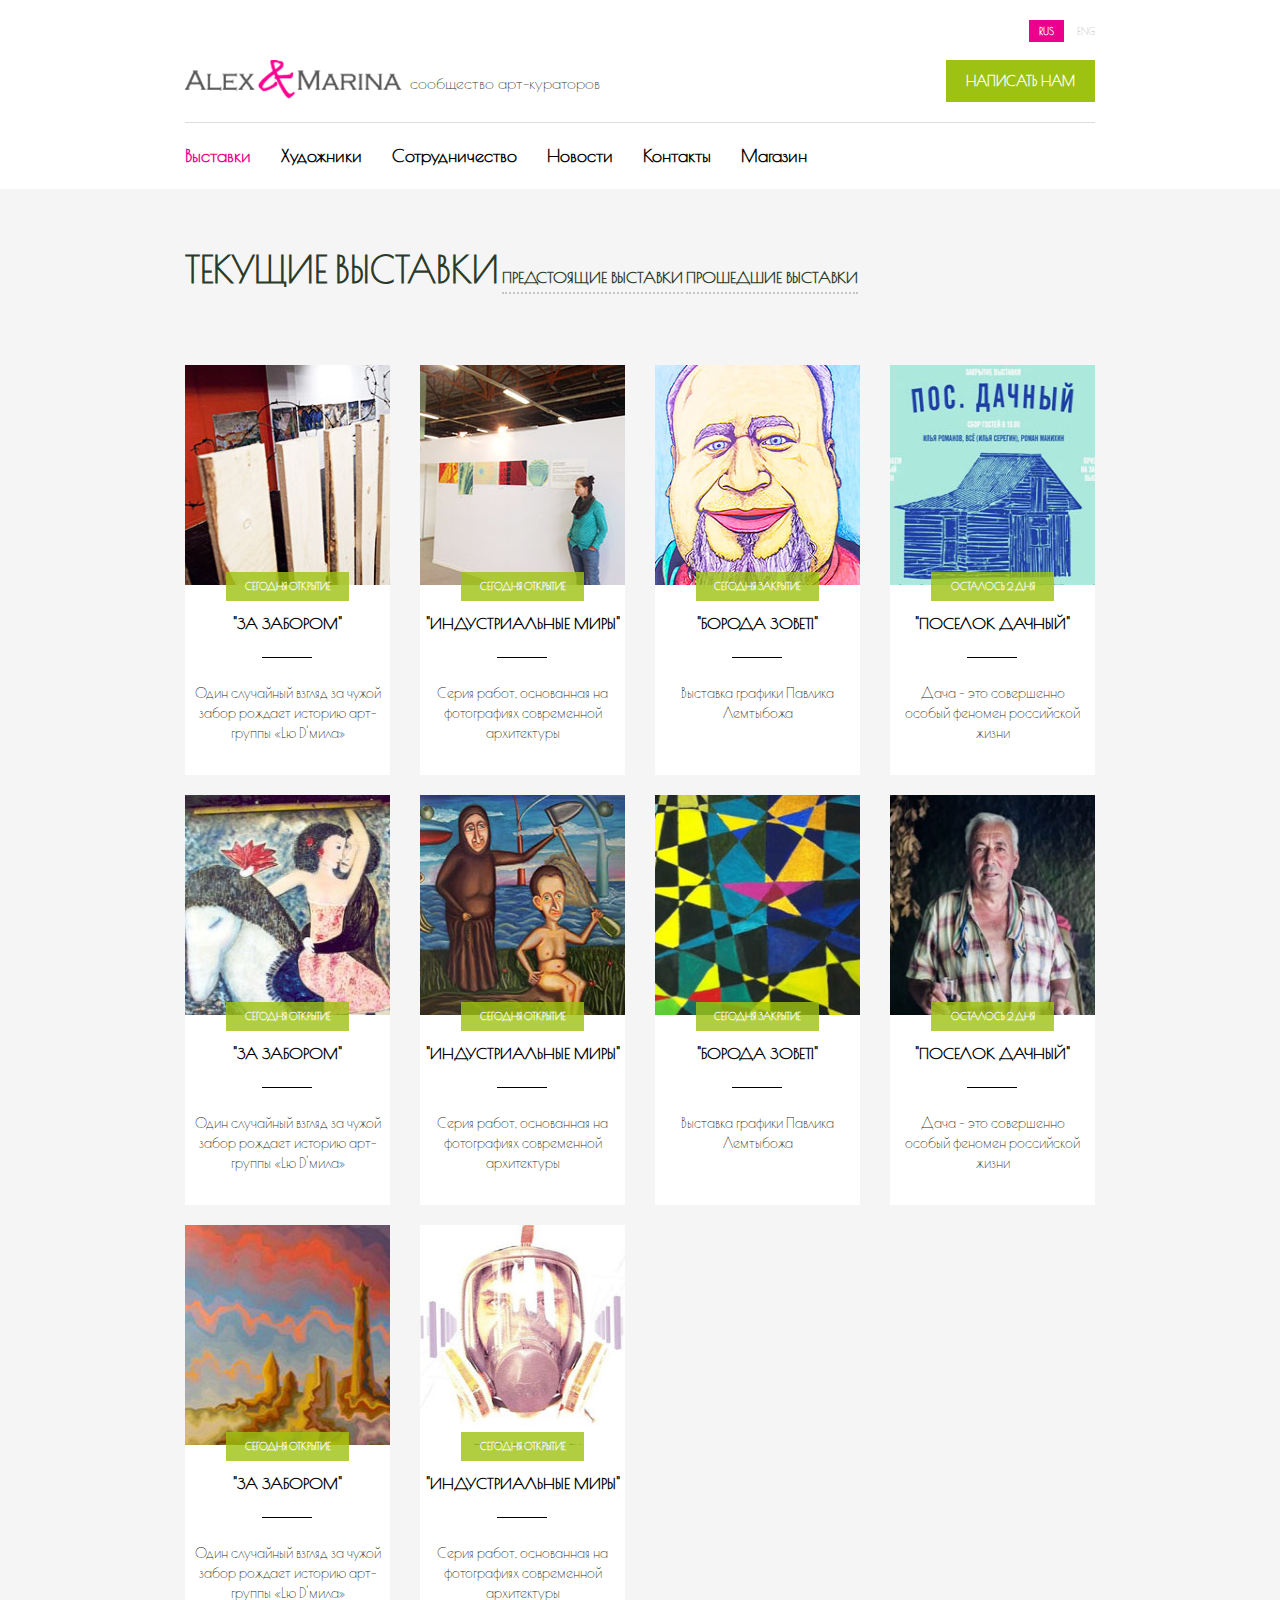
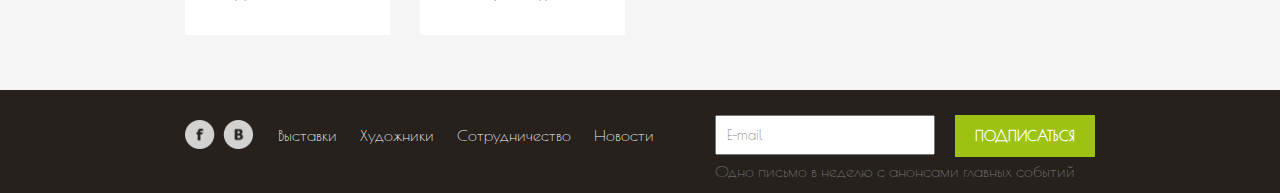
==== all-exhib.html @ 387924f1 "first" ====
<!DOCTYPE html>
<html lang="ru" class="no-js" prefix="og: http://ogp.me/ns#">

    <head>
	    <title>Alex&amp;Marina</title>
	    <meta charset="utf-8">
    	<meta http-equiv="content-type" content="text/html; charset=UTF-8">
	    <link href="https://maxcdn.bootstrapcdn.com/bootstrap/3.3.4/css/bootstrap.min.css" rel="stylesheet">
	    <link href='http://fonts.googleapis.com/css?family=Poiret+One&amp;subset=latin,cyrillic' rel='stylesheet' type='text/css'>
	    <link rel="stylesheet" href="css/style.css" />
	    <link rel="stylesheet" href="css/owl.carousel.css">
	    <link rel="stylesheet" href="css/owl.theme.css">
	</head>

	<body>
        <header class="page-header">
		    <div class="container">
		    	<div class="row">
		    		<div class="toggle-lang col-xs-12">
		    			<div class="to-right">
		                    <a href="#" class="toggle-lang__item toggle-lang__item--active">Rus</a>
		                    <a href="#" class="toggle-lang__item">Eng</a>
		                </div>
		            </div>
		    	</div>
		        <div class="row">
		            <div class="col-xs-10">
		                <div class="brand">
		                    <a href="#" class="logo-brand"><img src="img/images/logo.png" height="39" width="217" alt="" class="logo-image"></a>
		                    <h1 class="main-title">сообщество арт-кураторов</h1>
		                </div>
		            </div>
		            <div class="col-xs-2">
		                <a href="#" class="btn main-btn-md">Написать нам</a>
		            </div>
		        </div>
		        <div class="separator"></div>
		        <div class="row">
		            <div class="col-xs-12">
		                <nav class="main-nav">
		                    <a href="#" class="main-nav__item main-nav__item--active">Выставки</a>
		                    <a href="#" class="main-nav__item">Художники</a>
		                    <a href="#" class="main-nav__item">Сотрудничество</a>
		                    <a href="#" class="main-nav__item">Новости</a>
		                    <a href="#" class="main-nav__item">Контакты</a>
		                    <a href="#" class="main-nav__item">Магазин</a>
		                </nav>
		            </div>
		        </div>
		    </div>
		</header>

        <main>

            <section class="future-exhibitions">
			    <div class="container">
					<div class="row">
						<div class="col-xs-12">
							<div class="tabs">
								<ul class="tab-links">
									<li class="active"><a href="#now">Текущие выставки</a></li>
									<li><a href="#future">Предстоящие выставки</a></li>
									<li><a href="#past">Прошедшие выставки</a></li>
								</ul>

								<div class="tab-content">
									<div class="tab active" id="now">
										<div class="row">
											<div class="col-xs-3">
								                <div class="future-exhibitions__item future-exhibitions__item--all">
								                    <a href="#" class="future-exhibitions__link">
								                        <img src="img/images/future-exh--item1.jpg" height="220" width="218" alt="" class="future-exhibitions__img">
								                        <div class="hidden-info">
								                        	<span class="hidden-info--time"></span>
								                        	<span class="hidden-info--point"></span>
								                        </div>
								                        <span class="future-exhibitions__date btn-md--date">Сегодня открытие</span>
								                        <h3 class="third-title">"За забором"</h3>
								                        <p class="future-exhibitions__text">Один случайный взгляд за чужой забор рождает историю арт-группы «Lю D'мила»</p>
								                    </a>
								                </div>
								            </div>
								            <div class="col-xs-3">
								                <div class="future-exhibitions__item future-exhibitions__item--all">
								                    <a href="#" class="future-exhibitions__link">
								                        <img src="img/images/future-exh--item2.jpg" height="220" width="217" alt="" class="future-exhibitions__img">
								                        <div class="hidden-info">
								                        	<span class="hidden-info--time">1-29 октября</span>
								                        	<span class="hidden-info--point">Форум <br>"Открытые инновации"</span>
								                        </div>
								                        <span class="future-exhibitions__date btn-md--date">Сегодня открытие</span>
								                        <h3 class="third-title">"Индустриальные миры"</h3>
								                        <p class="future-exhibitions__text">Серия работ, основанная на фотографиях современной архитектуры</p>
								                    </a>
								                </div>
								            </div>
								            <div class="col-xs-3">
								                <div class="future-exhibitions__item future-exhibitions__item--all">
								                    <a href="#" class="future-exhibitions__link">
								                        <img src="img/images/future-exh--item3.jpg" height="220" width="218" alt="" class="future-exhibitions__img">
								                        <div class="hidden-info">
								                        	<span class="hidden-info--time"></span>
								                        	<span class="hidden-info--point"></span>
								                        </div>
								                        <span class="future-exhibitions__date btn-md--date">Сегодня закрытие</span>
								                        <h3 class="third-title">"Борода зовет!"</h3>
								                        <p class="future-exhibitions__text">Выставка графики Павлика Лемтыбожа</p>
								                    </a>
								                </div>
								            </div>
								            <div class="col-xs-3">
								                <div class="future-exhibitions__item future-exhibitions__item--all">
								                    <a href="#" class="future-exhibitions__link">
								                        <img src="img/images/future-exh--item4.jpg" height="220" width="219" alt="" class="future-exhibitions__img">
								                        <div class="hidden-info">
								                        	<span class="hidden-info--time"></span>
								                        	<span class="hidden-info--point"></span>
								                        </div>
								                        <span class="future-exhibitions__date future-exhibitions__date--item4 btn-md--date">Осталось 2 дня</span>
								                        <h3 class="third-title">"Поселок дачный"</h3>
								                        <p class="future-exhibitions__text">Дача – это совершенно особый феномен российской жизни</p>
								                    </a>
								                </div>
								            </div>
								            <div class="col-xs-3">
								                <div class="future-exhibitions__item future-exhibitions__item--all">
								                    <a href="#" class="future-exhibitions__link">
								                        <img src="img/images/future-exh--item5.jpg" height="220" width="218" alt="" class="future-exhibitions__img">
								                        <div class="hidden-info">
								                        	<span class="hidden-info--time"></span>
								                        	<span class="hidden-info--point"></span>
								                        </div>
								                        <span class="future-exhibitions__date btn-md--date">Сегодня открытие</span>
								                        <h3 class="third-title">"За забором"</h3>
								                        <p class="future-exhibitions__text">Один случайный взгляд за чужой забор рождает историю арт-группы «Lю D'мила»</p>
								                    </a>
								                </div>
								            </div>
								            <div class="col-xs-3">
								                <div class="future-exhibitions__item future-exhibitions__item--all">
								                    <a href="#" class="future-exhibitions__link">
								                        <img src="img/images/future-exh--item6.jpg" height="220" width="217" alt="" class="future-exhibitions__img">
								                        <div class="hidden-info">
								                        	<span class="hidden-info--time">1-29 октября</span>
								                        	<span class="hidden-info--point">Форум <br>"Открытые инновации"</span>
								                        </div>
								                        <span class="future-exhibitions__date btn-md--date">Сегодня открытие</span>
								                        <h3 class="third-title">"Индустриальные миры"</h3>
								                        <p class="future-exhibitions__text">Серия работ, основанная на фотографиях современной архитектуры</p>
								                    </a>
								                </div>
								            </div>
								            <div class="col-xs-3">
								                <div class="future-exhibitions__item future-exhibitions__item--all">
								                    <a href="#" class="future-exhibitions__link">
								                        <img src="img/images/future-exh--item7.jpg" height="220" width="218" alt="" class="future-exhibitions__img">
								                        <div class="hidden-info">
								                        	<span class="hidden-info--time"></span>
								                        	<span class="hidden-info--point"></span>
								                        </div>
								                        <span class="future-exhibitions__date btn-md--date">Сегодня закрытие</span>
								                        <h3 class="third-title">"Борода зовет!"</h3>
								                        <p class="future-exhibitions__text">Выставка графики Павлика Лемтыбожа</p>
								                    </a>
								                </div>
								            </div>
								            <div class="col-xs-3">
								                <div class="future-exhibitions__item future-exhibitions__item--all">
								                    <a href="#" class="future-exhibitions__link">
								                        <img src="img/images/future-exh--item8.jpg" height="220" width="219" alt="" class="future-exhibitions__img">
								                        <div class="hidden-info">
								                        	<span class="hidden-info--time"></span>
								                        	<span class="hidden-info--point"></span>
								                        </div>
								                        <span class="future-exhibitions__date future-exhibitions__date--item4 btn-md--date">Осталось 2 дня</span>
								                        <h3 class="third-title">"Поселок дачный"</h3>
								                        <p class="future-exhibitions__text">Дача – это совершенно особый феномен российской жизни</p>
								                    </a>
								                </div>
								            </div>
								            <div class="col-xs-3">
								                <div class="future-exhibitions__item future-exhibitions__item--all">
								                    <a href="#" class="future-exhibitions__link">
								                        <img src="img/images/future-exh--item9.jpg" height="220" width="218" alt="" class="future-exhibitions__img">
								                        <div class="hidden-info">
								                        	<span class="hidden-info--time"></span>
								                        	<span class="hidden-info--point"></span>
								                        </div>
								                        <span class="future-exhibitions__date btn-md--date">Сегодня открытие</span>
								                        <h3 class="third-title">"За забором"</h3>
								                        <p class="future-exhibitions__text">Один случайный взгляд за чужой забор рождает историю арт-группы «Lю D'мила»</p>
								                    </a>
								                </div>
								            </div>
								            <div class="col-xs-3">
								                <div class="future-exhibitions__item future-exhibitions__item--all">
								                    <a href="#" class="future-exhibitions__link">
								                        <img src="img/images/future-exh--item10.jpg" height="220" width="217" alt="" class="future-exhibitions__img">
								                        <div class="hidden-info">
								                        	<span class="hidden-info--time">1-29 октября</span>
								                        	<span class="hidden-info--point">Форум <br>"Открытые инновации"</span>
								                        </div>
								                        <span class="future-exhibitions__date btn-md--date">Сегодня открытие</span>
								                        <h3 class="third-title">"Индустриальные миры"</h3>
								                        <p class="future-exhibitions__text">Серия работ, основанная на фотографиях современной архитектуры</p>
								                    </a>
								                </div>
								            </div>
										</div>
									</div>
									<div class="tab" id="future"></div>
									<div class="tab" id="past"></div>
									</div>
								</div>
							</div>
						</div>
					</div>
				</div>

			</section>

        </main>

        <footer class="page-footer">
			<div class="container">
				<div class="social">
					<a href="#" class="social__item">
						<div class="social__item social__item--fb"></div>
					</a>
					<a href="#" class="social__item">
						<div class="social__item social__item--vk"></div>
					</a>
				</div>
				<nav class="footer-nav">
					<a href="#" class="footer-nav__item">Выставки</a>
					<a href="#" class="footer-nav__item">Художники</a>
					<a href="#" class="footer-nav__item">Сотрудничество</a>
					<a href="#" class="footer-nav__item">Новости</a>
				</nav>
				<div class="form-footer">
					<form action="" class="mail-notifications__input">
						<input type="text" placeholder="E-mail" class="mail-input">
						<button type="submit" class="main-btn-md">Подписаться</button>
					</form>
					<p class="mail-notifications__text">Одно письмо в неделю с анонсами главных событий</p>
				</div>
			</div>
		</footer>

	<!-- JavaScript-->
	<script src="js/jquery-1.11.2.min.js" type="text/javascript"></script>
	<script src="js/owl.carousel.min.js" type="text/javascript"></script>

	<script>
		$(document).ready(function(){
			$('.tabs .tab-links a').on('click', function(e)  {
        		var currentAttrValue = jQuery(this).attr('href');
 
		        // Show/Hide Tabs
		        $('.tabs ' + currentAttrValue).show().siblings().hide();
		 
		        // Change/remove current tab to active
		        $(this).parent('li').addClass('active').siblings().removeClass('active');
		 
		        e.preventDefault();
		    });
		});
	</script>

    </body>

</html>
---- css/style.css ----
@media (min-width: 768px) {
  .container {
    width: 720px;
  }
}
@media (min-width: 992px) {
  .container {
    width: 940px;
  }
}
@media (min-width: 1200px) {
  .container {
    width: 940px;
  }
}
.page-header {
  margin-top: 20px;
  padding-bottom: 0;
  margin-bottom: 0;
  border-bottom: none;
}
.separator {
  border-bottom: 1px solid #ddd;
  margin: 20px 0;
}
.logo-brand,
.main-title,
.main-btn-md {
  display: inline-block;
  vertical-align: bottom;
}
.main-title {
  font-size: 16px;
  font-weight: 300;
  margin-bottom: 6px;
  margin-left: 5px;
  margin-top: 0;
}
.main-nav {
  text-align: left;
  font-size: 0;
  margin-bottom: 20px;
}
.main-nav__item {
  color: #000;
  font-size: 18px;
  font-weight: 600;
  padding-right: 30px;
}
.main-nav__item:hover {
  color: #ec008b;
  text-decoration: none;
}
.main-nav__item--active {
  color: #ec008b;
  text-decoration: none;
}
.future-exhibitions {
  text-align: center;
}
.future-exhibitions__item {
  background-color: #fff;
  min-height: 410px;
}
.future-exhibitions__item--all {
  margin-bottom: 20px;
}
.future-exhibitions__img {
  width: 100%;
  position: relative;
}
.future-exhibitions__img:hover ~ .hidden-info {
  display: block;
  transition: all 0.5s ease-in;
}
.hidden-info {
  display: none;
  position: absolute;
  left: 0;
  bottom: -103px;
  width: 205px;
  height: 220px;
  background-color: rgba(0, 0, 0, 0.7);
  text-align: left;
  padding-left: 20px;
  padding-top: 80px;
}
.hidden-info--time {
  font-size: 14px;
  color: #fff;
  font-weight: 600;
  display: block;
  padding-bottom: 10px;
}
.hidden-info--time:before {
  content: "";
  background: url(../img/sprites/png/hidden-info--time.png) 0 100% no-repeat;
  padding-left: 20px;
}
.hidden-info--point {
  text-transform: uppercase;
  font-size: 14px;
  color: #fff;
  font-weight: 600;
  position: relative;
  padding-left: 20px;
}
.hidden-info--point:before {
  position: absolute;
  content: "";
  background: url(../img/sprites/png/hidden-info--point.png) 100% no-repeat;
  width: 19px;
  height: 20px;
  left: -5px;
  top: -5px;
}
.future-exhibitions__link {
  position: relative;
  text-align: center;
  width: 100%;
}
.future-exhibitions__link:hover {
  text-decoration: none;
}
.future-exhibitions__date {
  position: absolute;
  top: 102px;
  margin: 0 auto;
  left: 0;
  right: 0;
  width: 60%;
  text-align: center;
}
.future-exhibitions__text {
  font-size: 14px;
  font-weight: 300;
  color: #1c1c0e;
  padding: 0 8px;
}
.page-footer {
  background-color: #26211d;
}
.mail-input {
  height: 40px;
  font-weight: 300;
  width: 220px;
  margin-right: 20px;
  padding: 10px;
}
.mail-input--thin {
  width: 195px;
}
.mail-notifications__text {
  font-size: 16px;
  color: #7c7c7c;
  font-weight: 300;
  margin-top: 5px;
}
.form-footer {
  float: right;
}
.social,
.footer-nav,
.form-footer {
  display: inline-block;
  vertical-align: middle;
  margin-top: 25px;
}
.social,
.footer-nav {
  margin-top: 30px;
}
.social__item--fb-color {
  background-image: url(../img/sprites/png/social--fb-hover.png);
  background-size: 100%;
  background-repeat: no-repeat;
  position: absolute;
  top: 10px;
}
.social__item--vk-color {
  background-image: url(../img/sprites/png/social--vk-hover.png);
  background-size: 100%;
  background-repeat: no-repeat;
  position: absolute;
  top: 10px;
}
.footer-nav__item {
  font-size: 16px;
  font-weight: 300;
  color: #fafafa;
  text-decoration: none;
  padding: 10px;
}
.footer-nav__item:hover {
  text-decoration: none;
  color: #fff;
}
.social {
  width: 80px;
  height: 30px;
}
.social__item {
  width: 30px;
  height: 31px;
  display: inline-block;
  margin-right: 5px;
}
.social__item--fb {
  background-image: url(../img/sprites/png/social--fb.png);
  background-size: 100%;
  background-repeat: no-repeat;
}
.social__item--fb:hover {
  text-decoration: none;
  background-image: url(../img/sprites/png/social--fb-hover.png);
}
.social__item--vk {
  background-image: url(../img/sprites/png/social--vk.png);
  background-size: 100%;
  background-repeat: no-repeat;
}
.social__item--vk:hover {
  text-decoration: none;
  background-image: url(../img/sprites/png/social--vk-hover.png);
}
.cooperate {
  background-color: #fff;
}
.cooperate__img {
  max-width: 100%;
  -webkit-filter: grayscale(100%);
  -moz-filter: grayscale(100%);
  -ms-filter: grayscale(100%);
  filter: grayscale(100%);
  -webkit-filter: gray;
          filter: gray;
  /* IE 6-9 */
  transition: all 1s;
  vertical-align: middle;
}
.cooperate__img:hover {
  -webkit-filter: none;
  -moz-filter: none;
  -ms-filter: none;
  filter: none
  /* IE 6-9 */
}
.toggle-lang {
  margin-bottom: 20px;
}
.toggle-lang__item {
  font-size: 10px;
  font-weight: 300;
  text-decoration: none;
  text-transform: uppercase;
  color: #b2b2b2;
  padding-left: 10px;
}
.toggle-lang__item:hover {
  text-decoration: none;
}
.toggle-lang__item--active {
  background-color: #ec008b;
  color: #fff;
  padding: 5px 10px;
  font-weight: 600;
}
.exhibition-info--link {
  text-decoration: none;
}
.exhibition-info--link:hover {
  text-decoration: none;
}
.exhibition-info {
  font-size: 14px;
  color: #2c3a29;
  font-weight: 600;
  margin-top: -40px;
  padding-left: 50px;
}
.exhibition-info--entrance {
  position: relative;
}
.exhibition-info--entrance:before {
  position: absolute;
  content: "";
  background: url(../img/sprites/png/entrance-green.png) 100% no-repeat;
  width: 20px;
  height: 20px;
  left: 15px;
}
.exhibition-info--date {
  position: relative;
}
.exhibition-info--date:before {
  position: absolute;
  content: "";
  background: url(../img/sprites/png/time-green.png) 100% no-repeat;
  width: 14px;
  height: 16px;
  left: 25px;
}
.exhibition-info--point {
  position: relative;
}
.exhibition-info--point:before {
  position: absolute;
  content: "";
  background: url(../img/sprites/png/point-green.png) 100% no-repeat;
  width: 15px;
  height: 21px;
  left: 25px;
  top: -5px;
}
.exhibition-info--point:after {
  position: absolute;
  content: "";
  width: 206px;
  height: 1px;
  border-bottom: 2px dotted #c1c5c0;
  bottom: -4px;
  right: 0;
}
.lightbox-img {
  margin-top: 20px;
}
.lightbox-zoom {
  position: relative;
}
.lightbox-zoom:after {
  position: absolute;
  content: "";
  background-color: #9dc212;
  width: 40px;
  height: 40px;
  left: 219px;
  top: 91px;
  background-image: url(../img/sprites/png/zoom.png);
  background-repeat: no-repeat;
  background-position: center;
}
.short-descr--text {
  padding-left: 80px;
}
.main-style--text {
  font-size: 18px;
  font-weight: 300;
  color: #2e2e2e;
  padding-bottom: 40px;
}
.participants--margin {
  margin-top: 50px;
}
.participant__item {
  text-decoration: none;
  text-align: center;
}
.participant__item:hover {
  text-decoration: none;
}
.participant-img {
  max-width: 100%;
  -webkit-filter: grayscale(100%);
  -moz-filter: grayscale(100%);
  -ms-filter: grayscale(100%);
  filter: grayscale(100%);
  -webkit-filter: gray;
          filter: gray;
  /* IE 6-9 */
  transition: all 1s;
  vertical-align: middle;
}
.participant-img:hover {
  -webkit-filter: none;
  -moz-filter: none;
  -ms-filter: none;
  filter: none
  /* IE 6-9 */
}
.participant-img:hover ~ .participant-name {
  color: #ec008b;
}
.participant-name {
  padding-top: 20px;
  text-transform: uppercase;
  font-size: 18px;
  font-weight: 600;
  color: #2c3a29;
}
.white-block {
  background-color: #fff;
  margin-top: 60px;
  padding-bottom: 50px;
}
.white-block--no-margin {
  margin-top: 0;
}
.white-block--no-padding {
  padding-bottom: 0;
}
.comment-text {
  font-size: 16px;
  font-weight: 300;
  color: #2e2e2e;
  line-height: 21px;
}
.tultip {
  position: relative;
  cursor: pointer;
  text-align: center;
}
.tultip:before {
  display: block;
  position: absolute;
  opacity: 0;
  visibility: hidden;
  transition: opacity .7s;
}
.tultip:before {
  content: attr(data-title);
  width: 74px;
  height: 41px;
  background-image: url(../img/sprites/png/tultip.png);
  background-color: transparent;
  background-repeat: no-repeat;
  background-position: center;
  bottom: -12px;
  padding: 8px 18px 8px 8px;
  margin-left: -108px;
  text-align: center;
  font-size: 14px;
  font-style: italic;
  font-weight: 300;
  color: #26211d;
}
.tultip:hover:before {
  opacity: 1;
  visibility: visible;
}
.share-social {
  text-transform: uppercase;
  font-size: 18px;
  color: #26211d;
  padding-right: 20px;
}
.comments {
  margin-bottom: 60px;
}
.comments-form {
  width: 100%;
  margin: 10px 0;
  height: 40px;
  outline-color: #9dc212;
  outline-width: 2px;
  padding: 10px;
  font-size: 16px;
  font-weight: 300;
  color: #919090;
  border: none;
}
.comments-form--textarea {
  height: 130px;
}
.feedback {
  width: 100%;
  margin-bottom: 20px;
  background-color: #fff;
  padding: 10px;
}
.feedback-name,
.feedback-time {
  display: inline-block;
  margin: 0;
}
.feedback-name {
  font-size: 16px;
  font-weight: 600;
  color: #2e2e2e;
  padding: 0 25px;
}
.feedback-time {
  font-size: 16px;
  font-weight: 300;
  font-style: italic;
  color: #2e2e2e;
}
.feedback-text {
  padding: 0 25px;
  font-size: 16px;
  font-weight: 300;
  color: #2e2e2e;
}
.separator--comments {
  margin-top: 10px;
}
.one-exhibition {
  background-image: url(../img/images/section-bg.jpg);
  background-size: cover;
  background-repeat: no-repeat;
  min-height: 620px;
}
.one-exhibition__text {
  font-size: 18px;
  font-weight: 300;
  color: #fff;
  line-height: 26px;
  margin-bottom: 45px;
}
.exhibition-white--link {
  text-decoration: none;
}
.exhibition-white--link:hover {
  text-decoration: none;
}
.exhibition-white {
  font-size: 14px;
  color: #fff;
  font-weight: 600;
  padding: 0 25px;
}
.exhibition-white--entrance {
  position: relative;
}
.exhibition-white--entrance:before {
  position: absolute;
  content: "";
  background: url(../img/sprites/png/entrance-green.png) 100% no-repeat;
  width: 20px;
  height: 20px;
  left: -8px;
}
.exhibition-white--date {
  position: relative;
}
.exhibition-white--date:before {
  position: absolute;
  content: "";
  background: url(../img/sprites/png/time-green.png) 100% no-repeat;
  width: 14px;
  height: 16px;
  left: 0;
}
.exhibition-white--point {
  position: relative;
}
.exhibition-white--point:before {
  position: absolute;
  content: "";
  background: url(../img/sprites/png/point-green.png) 100% no-repeat;
  width: 15px;
  height: 21px;
  left: 0;
  top: -5px;
}
.news__item {
  text-align: center;
  margin-bottom: 60px;
}
.news-date {
  font-style: italic;
  font-weight: 300;
  font-size: 14px;
  color: #9b9b9b;
  padding-top: 30px;
}
.news-name {
  font-size: 18px;
  text-transform: uppercase;
  font-weight: 600;
  color: #2c3a29;
  text-decoration: none;
}
.news-name:hover {
  color: #ec008b;
  text-decoration: none;
}
.one-news {
  margin-bottom: 40px;
}
.one-news--subtitle {
  margin-top: 100px;
  font-size: 28px;
  font-weight: 600;
  color: #2c3a29;
}
.one-news--main-text {
  margin-top: 70px;
  font-size: 18px;
  font-weight: 300;
  color: #2c3a29;
}
.pattern-block {
  min-height: 565px;
  background-image: url(../img/images/pattern.jpg);
  text-align: center;
}
.pattern-block--order {
  min-height: 0;
}
.pattern-text {
  font-size: 24px;
  font-weight: 300;
  color: #2c3a29;
  padding-top: 200px;
}
.order-text {
  font-size: 18px;
  font-weight: 600;
  color: #2c3a29;
}
/*----- Tabs -----*/
.tabs {
  width: 100%;
  display: inline-block;
}
/*----- Tab Links -----*/
/* Clearfix */
.tab-links:after {
  display: block;
  clear: both;
  content: '';
}
.tab-links {
  text-align: justify;
}
.tab-links li {
  display: inline-block;
  list-style: none;
  font-size: 16px;
  color: #000;
  text-transform: uppercase;
  font-weight: 600;
  border-bottom: 2px dotted #c3c6c2;
  padding-bottom: 3px;
}
.tab-links li.active {
  font-size: 36px;
  color: #2c3a29;
  text-transform: uppercase;
  font-weight: 600;
  margin-top: 55px;
  position: relative;
  margin-bottom: 30px;
  padding-bottom: 30px;
  border-bottom: none;
  list-style: none;
}
.tab-links a {
  color: #2c3a29;
  text-decoration: none;
  display: inline-block;
  transition: all linear 0.15s;
}
.tab-links a:hover {
  text-decoration: none;
}
/*----- Content of Tabs -----*/
.tab-content {
  margin-bottom: 35px;
}
.tab {
  display: none;
}
.tab.active {
  display: block;
}
.second-title {
  font-size: 36px;
  color: #2c3a29;
  text-transform: uppercase;
  text-align: left;
  font-weight: 600;
  margin-top: 55px;
  position: relative;
  margin-bottom: 30px;
  padding-bottom: 30px;
  padding-right: 12px;
}
.second-title:after {
  content: "";
  position: absolute;
  width: 50px;
  height: 1px;
  background-color: #000;
  bottom: 0;
  left: 0;
}
.second-title--margin-md {
  margin-top: 40px;
}
.second-title--center {
  text-align: center;
  padding-right: 0;
}
.second-title--center:after {
  left: 47%;
}
.second-title--white {
  color: #fff;
  padding-bottom: 0;
}
.second-title--white:after {
  display: none;
}
.title-no-padding {
  margin-bottom: 0;
}
.third-title {
  font-size: 16px;
  color: #000;
  text-transform: uppercase;
  font-weight: 600;
  margin-top: 30px;
  position: relative;
  margin-bottom: 25px;
  padding-bottom: 25px;
}
.third-title:after {
  content: "";
  position: absolute;
  width: 50px;
  height: 1px;
  background-color: #000;
  bottom: 0;
  left: 77px;
}
.fourth-title {
  font-size: 28px;
  text-transform: uppercase;
  color: #2c3a29;
  font-weight: 700;
  line-height: 35px;
  padding-top: 50px;
  padding-bottom: 50px;
}
* {
  box-sizing: border-box;
  font-family: 'Poiret One', cursive;
  margin: 0;
  padding: 0;
}
.to-right {
  float: right;
  position: relative;
}
.to-left {
  float: left;
}
section {
  background-color: #f5f5f5;
}
.border-on-white {
  border: 2px solid #f5f5f5;
}
.main-btn-md {
  background-color: #9dc212;
  padding: 7px 20px;
  font-size: 14px;
  text-decoration: none;
  text-transform: uppercase;
  color: #fff;
  font-weight: 600;
  border-radius: 0;
  border: none;
  line-height: 28px;
  float: right;
}
.main-btn-md:hover {
  background-color: #ec008b;
  color: #fff;
  text-decoration: none;
}
.main-btn-md--center {
  float: none;
  margin-top: 10px;
}
.main-btn-md--thin {
  padding: 7px 10px;
}
.main-btn-md--more-padding {
  padding: 7px 32px;
}
.main-btn-lg {
  background-color: #9dc212;
  padding: 20px 25px;
  font-size: 28px;
  text-decoration: none;
  text-transform: uppercase;
  color: #fff;
  font-weight: 600;
  border-radius: 0;
  border: none;
  line-height: 28px;
  float: right;
  margin-top: 260px;
  margin-bottom: 80px;
}
.main-btn-lg:hover {
  background-color: #ec008b;
  color: #fff;
  text-decoration: none;
}
.btn-md--date {
  background-color: rgba(157, 194, 18, 0.8);
  padding: 7px;
  font-size: 10px;
  text-decoration: none;
  text-transform: uppercase;
  color: #fff;
  font-weight: 700;
  margin-top: 5px;
  border-radius: 0;
  border: none;
}
.btn-md--date-end {
  background-color: rgba(236, 0, 139, 0.8);
}
.btn-md--date:hover {
  background-color: rgba(236, 0, 139, 0.8);
}
.btn-exhib-empty {
  background-color: transparent;
  padding: 10px 40px;
  font-size: 18px;
  text-decoration: none;
  text-transform: uppercase;
  color: #9dc212;
  font-weight: normal;
  border-radius: 0;
  border: 3px solid #9dc212;
  margin: 60px 0;
}
.btn-exhib-empty--down {
  margin-top: 360px;
  margin-bottom: 0;
}
.btn-exhib-empty:hover {
  color: #ec008b;
  border: 3px solid #ec008b;
}
.btn--comments {
  font-size: 14px;
  padding: 10px;
  margin-top: 0;
  margin-bottom: 20px;
}
/***************************************************/
/* Set custom or change third-party Less variables */
/***************************************************/
/* Third party */
/* Colors */
/* Fonts */
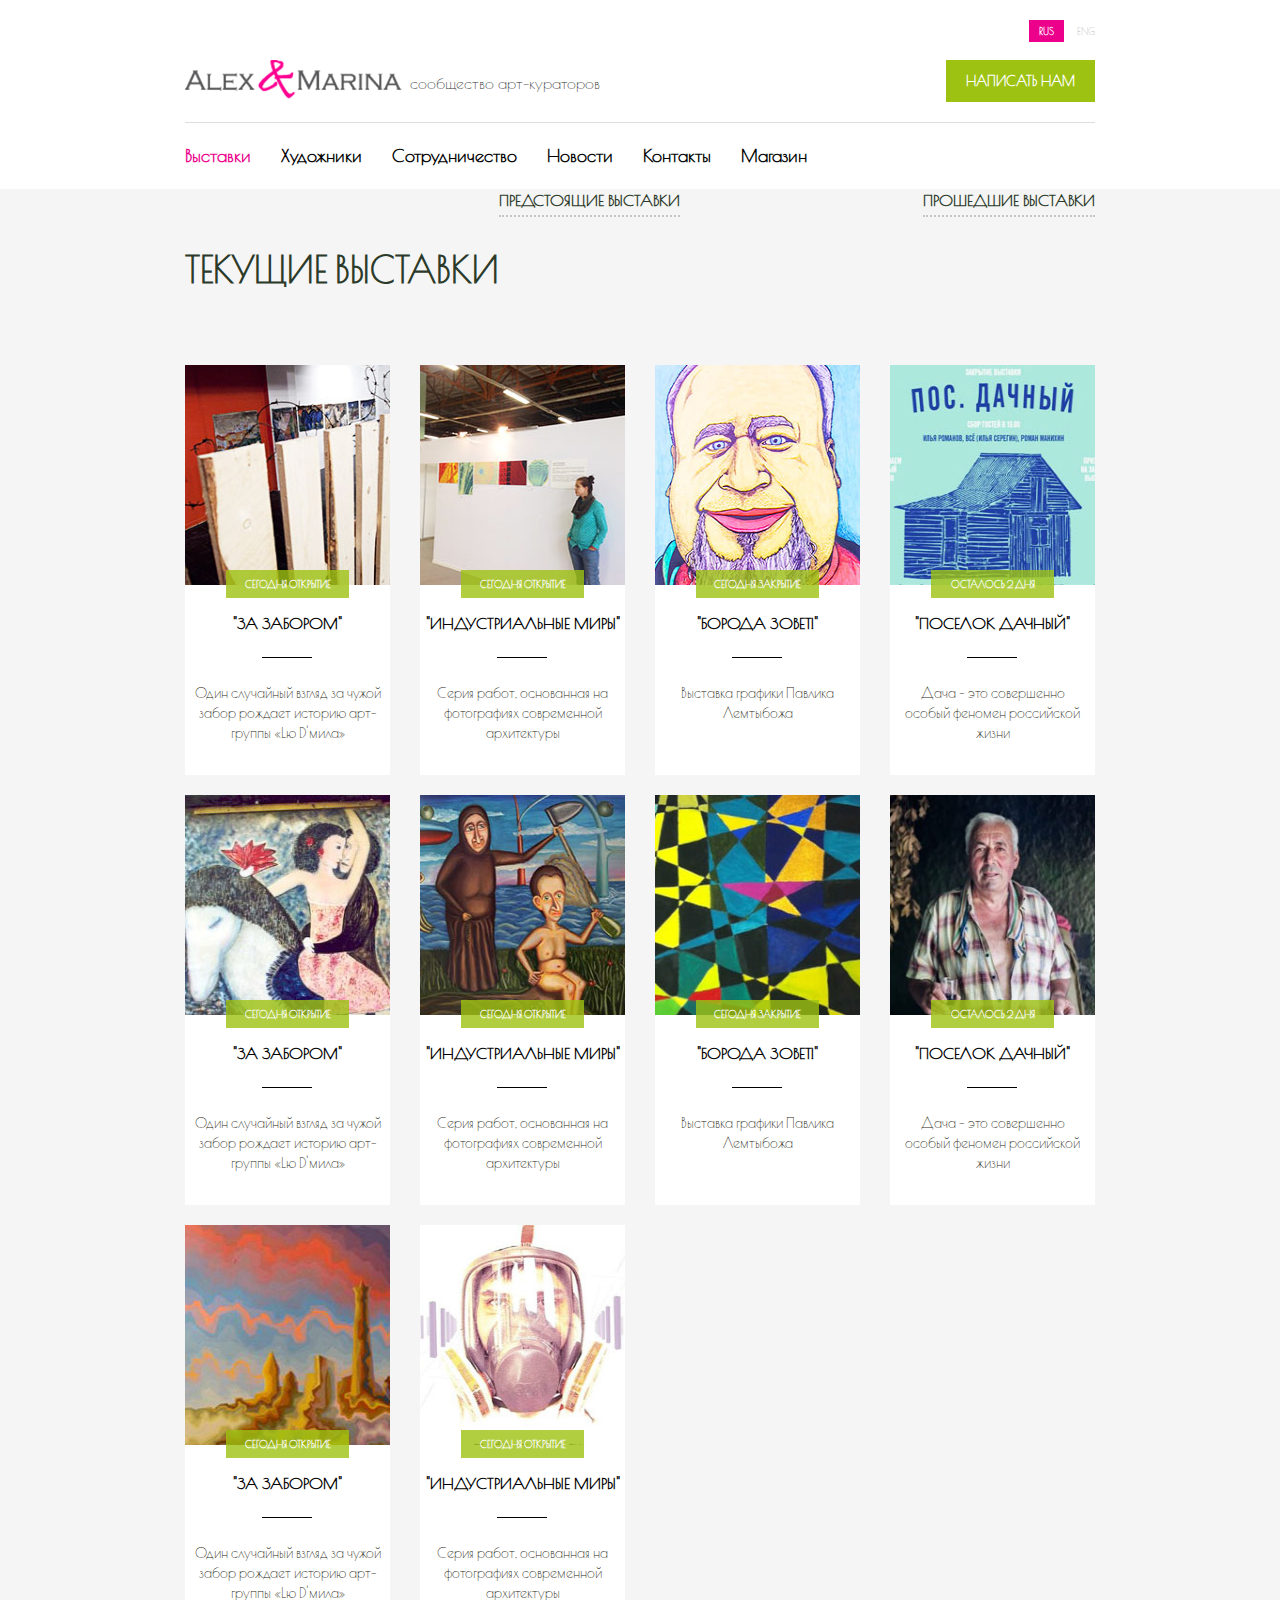
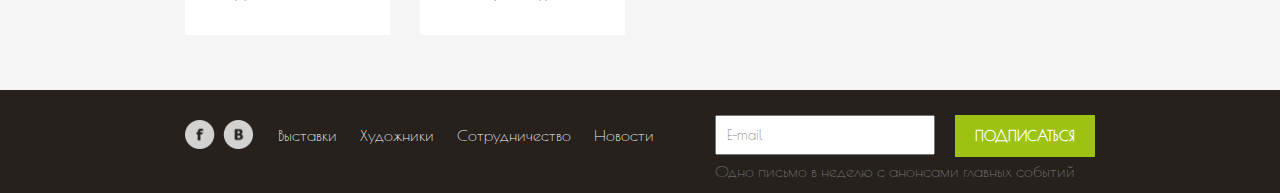
==== commit 9aa1f724: "media" ====
--- a/all-exhib.html
+++ b/all-exhib.html
@@ -58,9 +58,9 @@
 						<div class="col-xs-12">
 							<div class="tabs">
 								<ul class="tab-links">
-									<li class="active"><a href="#now">Текущие выставки</a></li>
+									<li class="active to-left"><a href="#now">Текущие выставки</a></li>
 									<li><a href="#future">Предстоящие выставки</a></li>
-									<li><a href="#past">Прошедшие выставки</a></li>
+									<li class="to-right"><a href="#past">Прошедшие выставки</a></li>
 								</ul>
 
 								<div class="tab-content">
--- a/css/style.css
+++ b/css/style.css
@@ -67,17 +67,12 @@
 }
 .future-exhibitions__img {
   width: 100%;
-  position: relative;
-}
-.future-exhibitions__img:hover ~ .hidden-info {
-  display: block;
-  transition: all 0.5s ease-in;
 }
 .hidden-info {
   display: none;
   position: absolute;
   left: 0;
-  bottom: -103px;
+  top: 0;
   width: 205px;
   height: 220px;
   background-color: rgba(0, 0, 0, 0.7);
@@ -118,13 +113,17 @@
   position: relative;
   text-align: center;
   width: 100%;
+  display: inline-block;
 }
 .future-exhibitions__link:hover {
   text-decoration: none;
 }
+.future-exhibitions__link:hover .hidden-info {
+  display: block;
+}
 .future-exhibitions__date {
   position: absolute;
-  top: 102px;
+  top: 200px;
   margin: 0 auto;
   left: 0;
   right: 0;
@@ -228,6 +227,7 @@
 }
 .cooperate__img {
   max-width: 100%;
+  opacity: 0.4;
   -webkit-filter: grayscale(100%);
   -moz-filter: grayscale(100%);
   -ms-filter: grayscale(100%);
@@ -239,6 +239,7 @@
   vertical-align: middle;
 }
 .cooperate__img:hover {
+  opacity: 1;
   -webkit-filter: none;
   -moz-filter: none;
   -ms-filter: none;
@@ -386,6 +387,20 @@
   font-size: 18px;
   font-weight: 600;
   color: #2c3a29;
+}
+@media screen and (min-width: 768px) {
+  .future-exhibitions__item {
+    width: 205px;
+    margin: 0 auto;
+    margin-bottom: 20px;
+  }
+}
+@media screen and (max-width: 767px) {
+  .future-exhibitions__item {
+    width: 205px;
+    margin: 0 auto;
+    margin-bottom: 20px;
+  }
 }
 .white-block {
   background-color: #fff;
@@ -589,6 +604,44 @@
   font-weight: 300;
   color: #2c3a29;
 }
+.contacts-phones,
+.contacts-mail {
+  font-size: 18px;
+  padding-left: 50px;
+  color: #2c3a29;
+}
+.contacts-phones--Alex {
+  position: relative;
+}
+.contacts-phones--Alex:before {
+  content: "";
+  display: table;
+  clear: both;
+  width: 19px;
+  height: 19px;
+  background-image: url(../img/sprites/png/contacts-phone.png);
+  position: absolute;
+  left: 15px;
+}
+.contacts-mail {
+  position: relative;
+  text-decoration: underline;
+}
+.contacts-mail:hover {
+  color: #2c3a29;
+  text-decoration: none;
+}
+.contacts-mail:before {
+  content: "";
+  display: table;
+  clear: both;
+  width: 23px;
+  height: 17px;
+  background-image: url(../img/sprites/png/contacts-mail.png);
+  position: absolute;
+  left: 13px;
+  top: 5px;
+}
 .pattern-block {
   min-height: 565px;
   background-image: url(../img/images/pattern.jpg);
@@ -621,7 +674,7 @@
   content: '';
 }
 .tab-links {
-  text-align: justify;
+  text-align: left;
 }
 .tab-links li {
   display: inline-block;
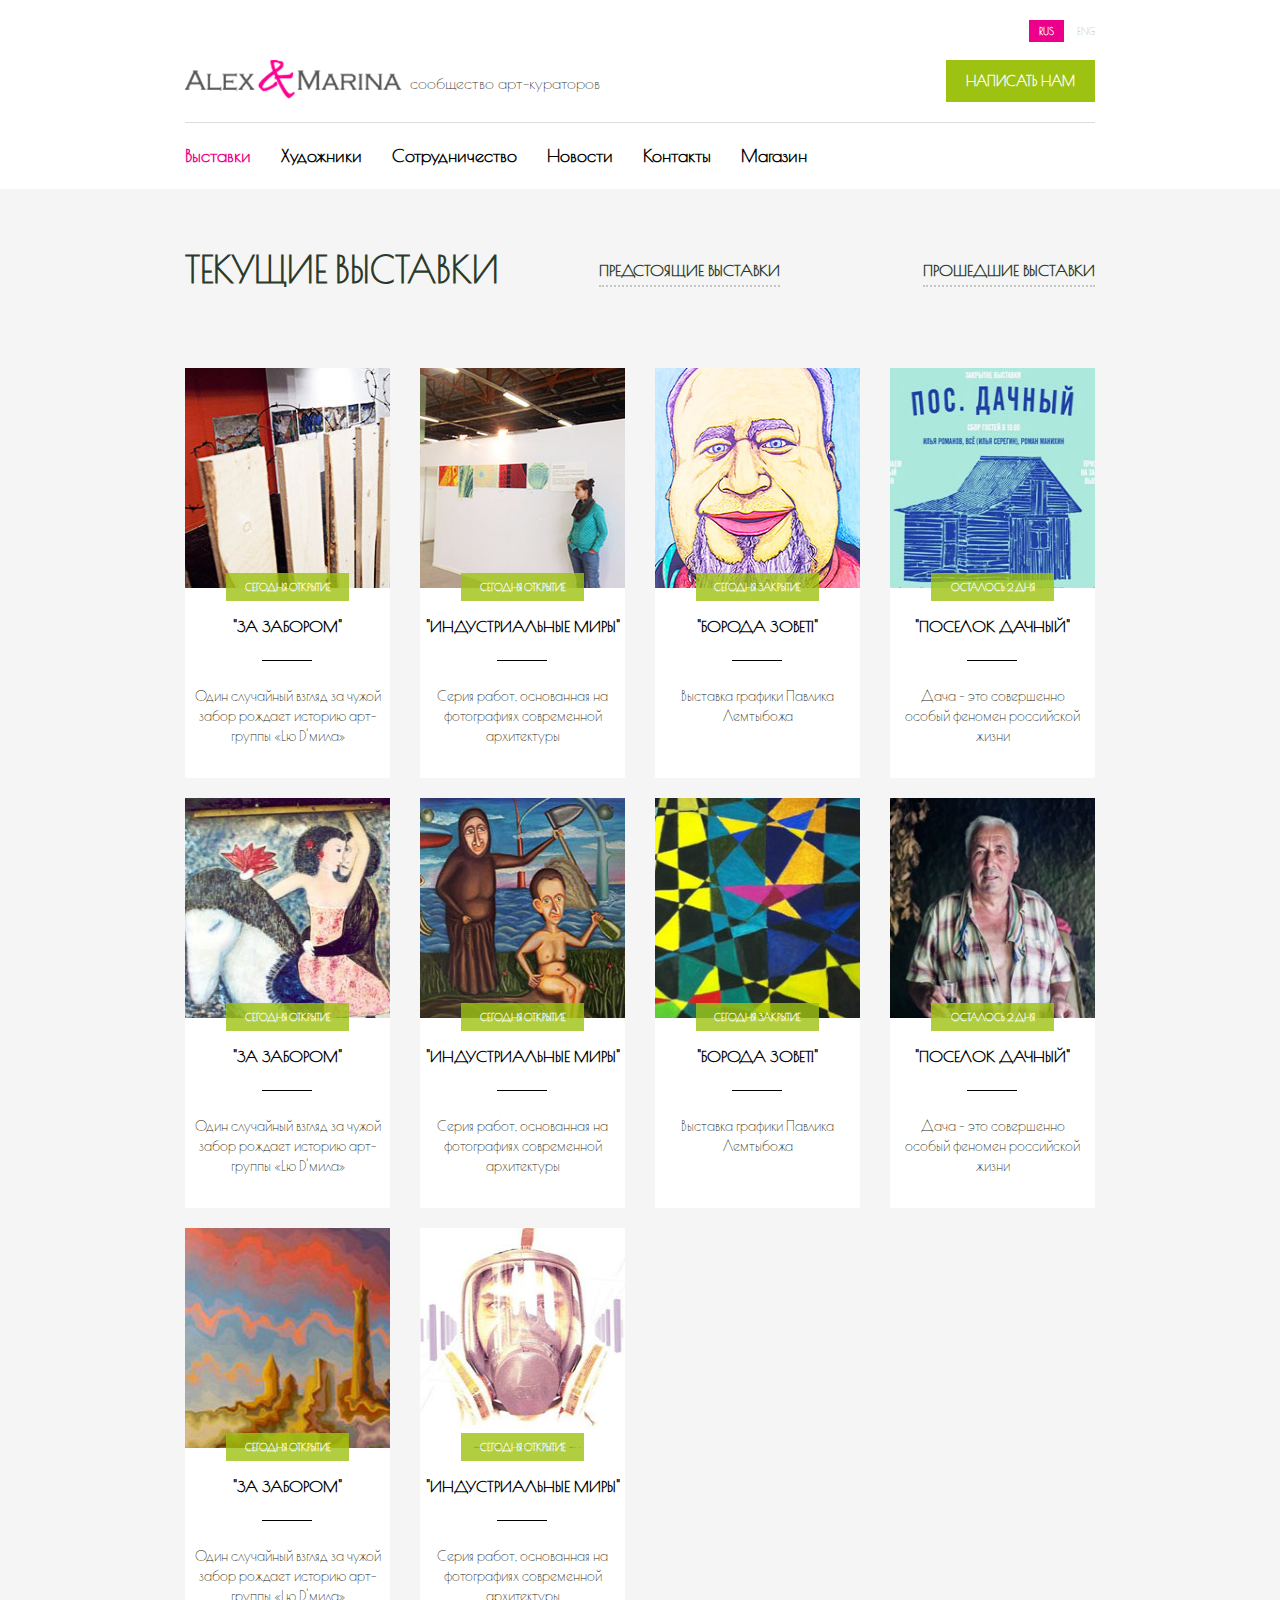
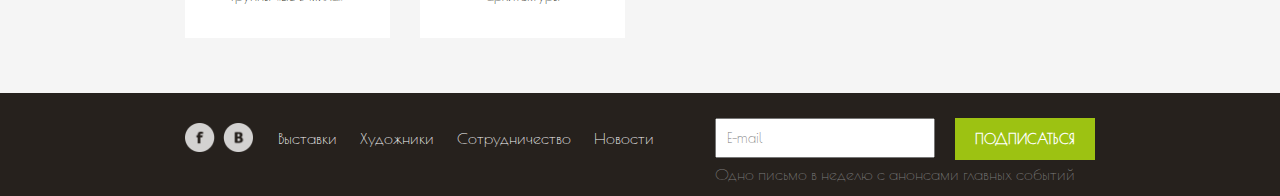
==== commit 40d00482: "grid" ====
--- a/all-exhib.html
+++ b/all-exhib.html
@@ -59,14 +59,14 @@
 							<div class="tabs">
 								<ul class="tab-links">
 									<li class="active to-left"><a href="#now">Текущие выставки</a></li>
-									<li><a href="#future">Предстоящие выставки</a></li>
+									<li class="center-align"><a href="#future">Предстоящие выставки</a></li>
 									<li class="to-right"><a href="#past">Прошедшие выставки</a></li>
 								</ul>
 
 								<div class="tab-content">
 									<div class="tab active" id="now">
 										<div class="row">
-											<div class="col-xs-3">
+											<div class="col-lg-3 col-md-3 col-sm-6 col-xs-12">
 								                <div class="future-exhibitions__item future-exhibitions__item--all">
 								                    <a href="#" class="future-exhibitions__link">
 								                        <img src="img/images/future-exh--item1.jpg" height="220" width="218" alt="" class="future-exhibitions__img">
@@ -80,7 +80,7 @@
 								                    </a>
 								                </div>
 								            </div>
-								            <div class="col-xs-3">
+								            <div class="col-lg-3 col-md-3 col-sm-6 col-xs-12">
 								                <div class="future-exhibitions__item future-exhibitions__item--all">
 								                    <a href="#" class="future-exhibitions__link">
 								                        <img src="img/images/future-exh--item2.jpg" height="220" width="217" alt="" class="future-exhibitions__img">
@@ -94,7 +94,7 @@
 								                    </a>
 								                </div>
 								            </div>
-								            <div class="col-xs-3">
+								           <div class="col-lg-3 col-md-3 col-sm-6 col-xs-12">
 								                <div class="future-exhibitions__item future-exhibitions__item--all">
 								                    <a href="#" class="future-exhibitions__link">
 								                        <img src="img/images/future-exh--item3.jpg" height="220" width="218" alt="" class="future-exhibitions__img">
@@ -108,7 +108,7 @@
 								                    </a>
 								                </div>
 								            </div>
-								            <div class="col-xs-3">
+								            <div class="col-lg-3 col-md-3 col-sm-6 col-xs-12">
 								                <div class="future-exhibitions__item future-exhibitions__item--all">
 								                    <a href="#" class="future-exhibitions__link">
 								                        <img src="img/images/future-exh--item4.jpg" height="220" width="219" alt="" class="future-exhibitions__img">
@@ -122,7 +122,7 @@
 								                    </a>
 								                </div>
 								            </div>
-								            <div class="col-xs-3">
+								            <div class="col-lg-3 col-md-3 col-sm-6 col-xs-12">
 								                <div class="future-exhibitions__item future-exhibitions__item--all">
 								                    <a href="#" class="future-exhibitions__link">
 								                        <img src="img/images/future-exh--item5.jpg" height="220" width="218" alt="" class="future-exhibitions__img">
@@ -136,7 +136,7 @@
 								                    </a>
 								                </div>
 								            </div>
-								            <div class="col-xs-3">
+								            <div class="col-lg-3 col-md-3 col-sm-6 col-xs-12">
 								                <div class="future-exhibitions__item future-exhibitions__item--all">
 								                    <a href="#" class="future-exhibitions__link">
 								                        <img src="img/images/future-exh--item6.jpg" height="220" width="217" alt="" class="future-exhibitions__img">
@@ -150,7 +150,7 @@
 								                    </a>
 								                </div>
 								            </div>
-								            <div class="col-xs-3">
+								            <div class="col-lg-3 col-md-3 col-sm-6 col-xs-12">
 								                <div class="future-exhibitions__item future-exhibitions__item--all">
 								                    <a href="#" class="future-exhibitions__link">
 								                        <img src="img/images/future-exh--item7.jpg" height="220" width="218" alt="" class="future-exhibitions__img">
@@ -164,7 +164,7 @@
 								                    </a>
 								                </div>
 								            </div>
-								            <div class="col-xs-3">
+								            <div class="col-lg-3 col-md-3 col-sm-6 col-xs-12">
 								                <div class="future-exhibitions__item future-exhibitions__item--all">
 								                    <a href="#" class="future-exhibitions__link">
 								                        <img src="img/images/future-exh--item8.jpg" height="220" width="219" alt="" class="future-exhibitions__img">
@@ -178,7 +178,7 @@
 								                    </a>
 								                </div>
 								            </div>
-								            <div class="col-xs-3">
+								            <div class="col-lg-3 col-md-3 col-sm-6 col-xs-12">
 								                <div class="future-exhibitions__item future-exhibitions__item--all">
 								                    <a href="#" class="future-exhibitions__link">
 								                        <img src="img/images/future-exh--item9.jpg" height="220" width="218" alt="" class="future-exhibitions__img">
@@ -192,7 +192,7 @@
 								                    </a>
 								                </div>
 								            </div>
-								            <div class="col-xs-3">
+								            <div class="col-lg-3 col-md-3 col-sm-6 col-xs-12">
 								                <div class="future-exhibitions__item future-exhibitions__item--all">
 								                    <a href="#" class="future-exhibitions__link">
 								                        <img src="img/images/future-exh--item10.jpg" height="220" width="217" alt="" class="future-exhibitions__img">
--- a/css/style.css
+++ b/css/style.css
@@ -398,6 +398,20 @@
 @media screen and (max-width: 767px) {
   .future-exhibitions__item {
     width: 205px;
+    margin: 0 auto;
+    margin-bottom: 20px;
+  }
+}
+@media screen and (min-width: 768px) {
+  .participant__item {
+    width: 235px;
+    margin: 0 auto;
+    margin-bottom: 20px;
+  }
+}
+@media screen and (max-width: 767px) {
+  .participant__item {
+    width: 235px;
     margin: 0 auto;
     margin-bottom: 20px;
   }
@@ -677,6 +691,8 @@
   text-align: left;
 }
 .tab-links li {
+  margin-top: 70px;
+  margin-bottom: 60px;
   display: inline-block;
   list-style: none;
   font-size: 16px;
@@ -693,10 +709,11 @@
   font-weight: 600;
   margin-top: 55px;
   position: relative;
-  margin-bottom: 30px;
-  padding-bottom: 30px;
   border-bottom: none;
   list-style: none;
+}
+.center-align {
+  margin-left: 100px;
 }
 .tab-links a {
   color: #2c3a29;
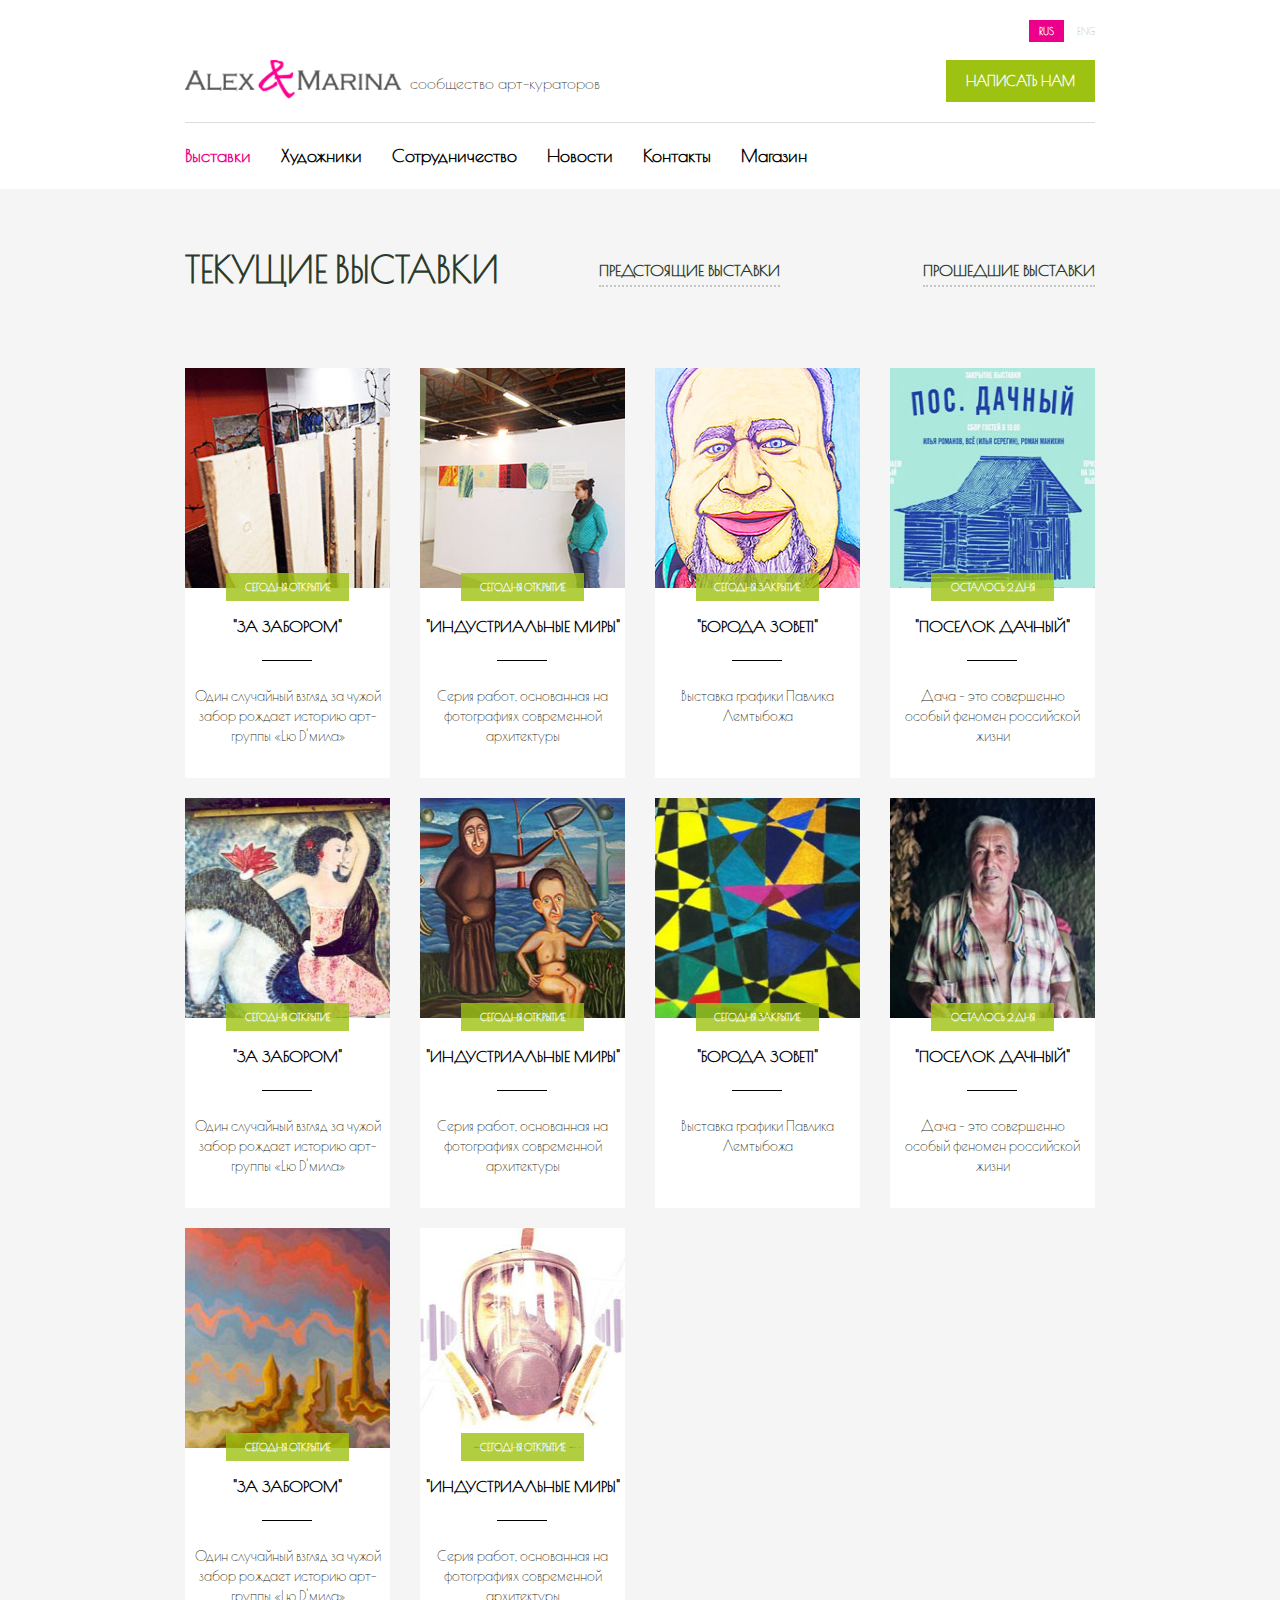
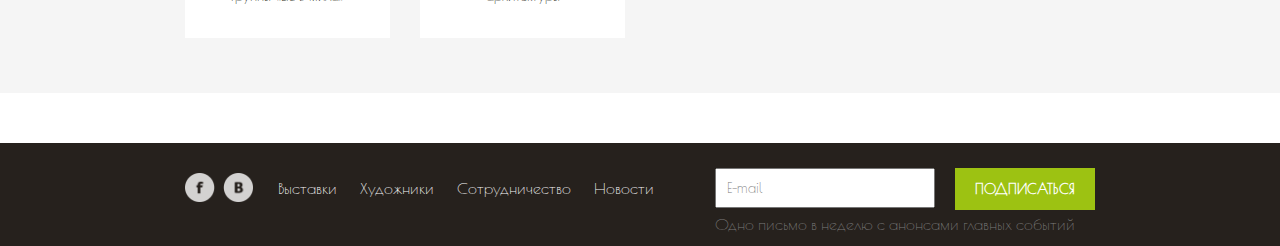
==== commit 43151b58: "footer" ====
--- a/all-exhib.html
+++ b/all-exhib.html
@@ -220,6 +220,11 @@
 			</section>
 
         </main>
+
+        <div class="wrapper">
+
+        <div class="page-buffer"></div>
+		</div>
 
         <footer class="page-footer">
 			<div class="container">
--- a/css/style.css
+++ b/css/style.css
@@ -120,6 +120,9 @@
 }
 .future-exhibitions__link:hover .hidden-info {
   display: block;
+}
+.future-exhibitions__link:hover .btn-md--date {
+  background-color: rgba(236, 0, 139, 0.8);
 }
 .future-exhibitions__date {
   position: absolute;
@@ -656,6 +659,39 @@
   left: 13px;
   top: 5px;
 }
+.to-artist {
+  text-align: center;
+  height: 220px;
+  margin-bottom: 20px;
+  border: 2px solid #f5f5f5;
+}
+.to-artist:hover {
+  border: 2px solid #ec008b;
+}
+.to-artist-img {
+  margin: 40px 0;
+}
+.to-artist-text {
+  font-size: 18px;
+  color: #4c564a;
+}
+.to-artist-text--margin {
+  margin-top: 20px;
+}
+@media screen and (min-width: 768px) {
+  .to-artist {
+    width: 220px;
+    margin: 0 auto;
+    margin-bottom: 20px;
+  }
+}
+@media screen and (max-width: 767px) {
+  .to-artist {
+    width: 220px;
+    margin: 0 auto;
+    margin-bottom: 20px;
+  }
+}
 .pattern-block {
   min-height: 565px;
   background-image: url(../img/images/pattern.jpg);
@@ -728,6 +764,9 @@
 .tab-content {
   margin-bottom: 35px;
 }
+.tab-content--no-margin {
+  margin-bottom: 0;
+}
 .tab {
   display: none;
 }
@@ -821,6 +860,20 @@
 }
 .border-on-white {
   border: 2px solid #f5f5f5;
+}
+html,
+body {
+  height: 100%;
+}
+.page-wrapper {
+  min-height: 100%;
+  margin-bottom: -50px;
+}
+* html .page-wrapper {
+  height: 100%;
+}
+.page-buffer {
+  height: 50px;
 }
 .main-btn-md {
   background-color: #9dc212;
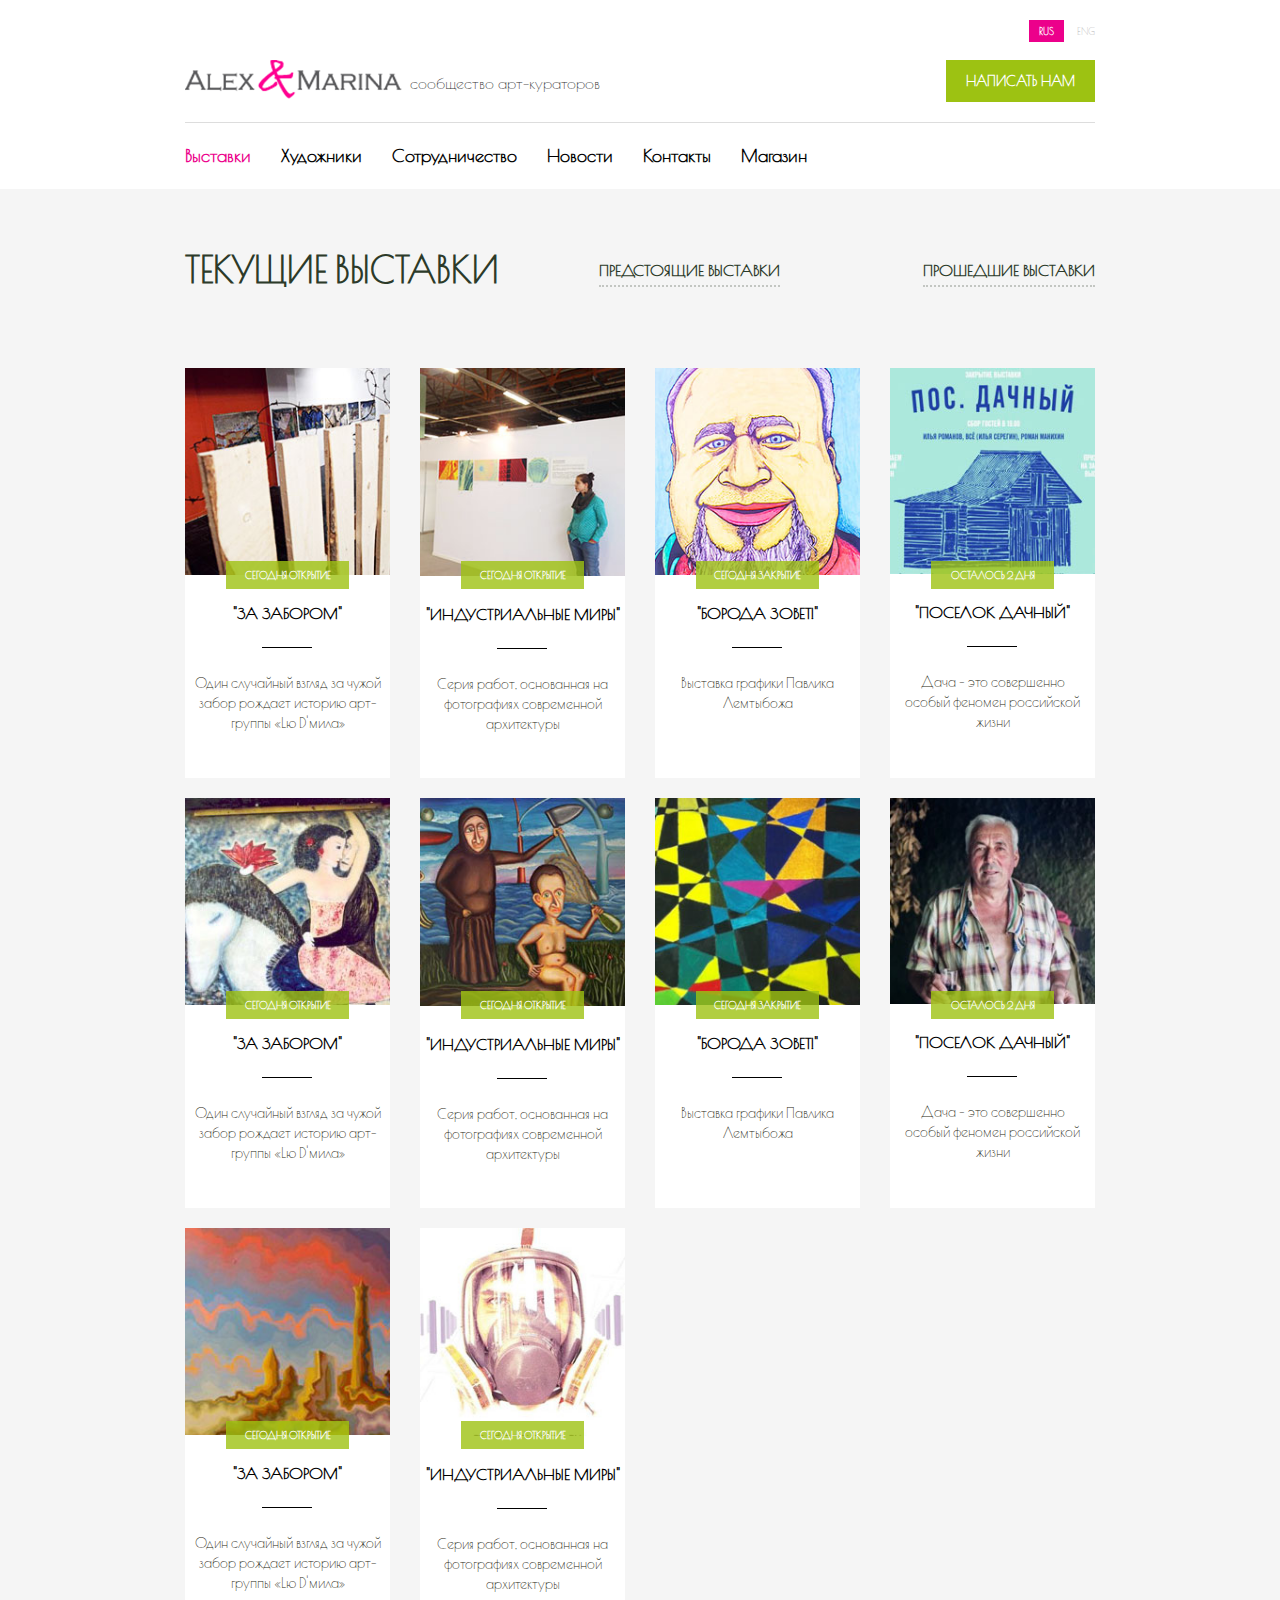
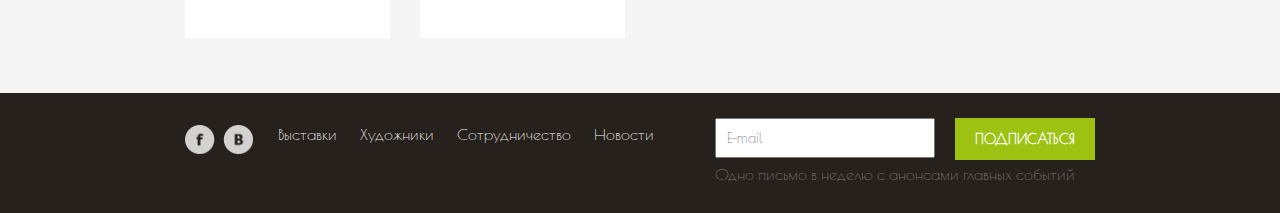
==== commit d6d1fb09: "images" ====
--- a/all-exhib.html
+++ b/all-exhib.html
@@ -26,7 +26,7 @@
 		        <div class="row">
 		            <div class="col-xs-10">
 		                <div class="brand">
-		                    <a href="#" class="logo-brand"><img src="img/images/logo.png" height="39" width="217" alt="" class="logo-image"></a>
+		                    <a href="#" class="logo-brand"><img src="img/images/logo.png" alt="" class="logo-image"></a>
 		                    <h1 class="main-title">сообщество арт-кураторов</h1>
 		                </div>
 		            </div>
@@ -38,19 +38,21 @@
 		        <div class="row">
 		            <div class="col-xs-12">
 		                <nav class="main-nav">
-		                    <a href="#" class="main-nav__item main-nav__item--active">Выставки</a>
-		                    <a href="#" class="main-nav__item">Художники</a>
-		                    <a href="#" class="main-nav__item">Сотрудничество</a>
-		                    <a href="#" class="main-nav__item">Новости</a>
-		                    <a href="#" class="main-nav__item">Контакты</a>
-		                    <a href="#" class="main-nav__item">Магазин</a>
+		                    <ul>
+			                    <li class="nav__item"><a href="#" class="main-nav__item main-nav__item--active">Выставки</a></li>
+			                    <li class="nav__item"><a href="#" class="main-nav__item">Художники</a></li>
+			                    <li class="nav__item"><a href="#" class="main-nav__item">Сотрудничество</a></li>
+			                    <li class="nav__item"><a href="#" class="main-nav__item">Новости</a></li>
+			                    <li class="nav__item"><a href="#" class="main-nav__item">Контакты</a></li>
+			                    <li class="nav__item"><a href="#" class="main-nav__item">Магазин</a></li>
+		                    </ul>
 		                </nav>
 		            </div>
 		        </div>
 		    </div>
 		</header>
 
-        <main>
+        <main role="main">
 
             <section class="future-exhibitions">
 			    <div class="container">
@@ -69,7 +71,7 @@
 											<div class="col-lg-3 col-md-3 col-sm-6 col-xs-12">
 								                <div class="future-exhibitions__item future-exhibitions__item--all">
 								                    <a href="#" class="future-exhibitions__link">
-								                        <img src="img/images/future-exh--item1.jpg" height="220" width="218" alt="" class="future-exhibitions__img">
+								                        <img src="img/images/future-exh--item1.jpg" alt="" class="future-exhibitions__img">
 								                        <div class="hidden-info">
 								                        	<span class="hidden-info--time"></span>
 								                        	<span class="hidden-info--point"></span>
@@ -83,7 +85,7 @@
 								            <div class="col-lg-3 col-md-3 col-sm-6 col-xs-12">
 								                <div class="future-exhibitions__item future-exhibitions__item--all">
 								                    <a href="#" class="future-exhibitions__link">
-								                        <img src="img/images/future-exh--item2.jpg" height="220" width="217" alt="" class="future-exhibitions__img">
+								                        <img src="img/images/future-exh--item2.jpg" alt="" class="future-exhibitions__img">
 								                        <div class="hidden-info">
 								                        	<span class="hidden-info--time">1-29 октября</span>
 								                        	<span class="hidden-info--point">Форум <br>"Открытые инновации"</span>
@@ -97,7 +99,7 @@
 								           <div class="col-lg-3 col-md-3 col-sm-6 col-xs-12">
 								                <div class="future-exhibitions__item future-exhibitions__item--all">
 								                    <a href="#" class="future-exhibitions__link">
-								                        <img src="img/images/future-exh--item3.jpg" height="220" width="218" alt="" class="future-exhibitions__img">
+								                        <img src="img/images/future-exh--item3.jpg" alt="" class="future-exhibitions__img">
 								                        <div class="hidden-info">
 								                        	<span class="hidden-info--time"></span>
 								                        	<span class="hidden-info--point"></span>
@@ -111,7 +113,7 @@
 								            <div class="col-lg-3 col-md-3 col-sm-6 col-xs-12">
 								                <div class="future-exhibitions__item future-exhibitions__item--all">
 								                    <a href="#" class="future-exhibitions__link">
-								                        <img src="img/images/future-exh--item4.jpg" height="220" width="219" alt="" class="future-exhibitions__img">
+								                        <img src="img/images/future-exh--item4.jpg" alt="" class="future-exhibitions__img">
 								                        <div class="hidden-info">
 								                        	<span class="hidden-info--time"></span>
 								                        	<span class="hidden-info--point"></span>
@@ -125,7 +127,7 @@
 								            <div class="col-lg-3 col-md-3 col-sm-6 col-xs-12">
 								                <div class="future-exhibitions__item future-exhibitions__item--all">
 								                    <a href="#" class="future-exhibitions__link">
-								                        <img src="img/images/future-exh--item5.jpg" height="220" width="218" alt="" class="future-exhibitions__img">
+								                        <img src="img/images/future-exh--item5.jpg" alt="" class="future-exhibitions__img">
 								                        <div class="hidden-info">
 								                        	<span class="hidden-info--time"></span>
 								                        	<span class="hidden-info--point"></span>
@@ -139,7 +141,7 @@
 								            <div class="col-lg-3 col-md-3 col-sm-6 col-xs-12">
 								                <div class="future-exhibitions__item future-exhibitions__item--all">
 								                    <a href="#" class="future-exhibitions__link">
-								                        <img src="img/images/future-exh--item6.jpg" height="220" width="217" alt="" class="future-exhibitions__img">
+								                        <img src="img/images/future-exh--item6.jpg" alt="" class="future-exhibitions__img">
 								                        <div class="hidden-info">
 								                        	<span class="hidden-info--time">1-29 октября</span>
 								                        	<span class="hidden-info--point">Форум <br>"Открытые инновации"</span>
@@ -153,7 +155,7 @@
 								            <div class="col-lg-3 col-md-3 col-sm-6 col-xs-12">
 								                <div class="future-exhibitions__item future-exhibitions__item--all">
 								                    <a href="#" class="future-exhibitions__link">
-								                        <img src="img/images/future-exh--item7.jpg" height="220" width="218" alt="" class="future-exhibitions__img">
+								                        <img src="img/images/future-exh--item7.jpg" alt="" class="future-exhibitions__img">
 								                        <div class="hidden-info">
 								                        	<span class="hidden-info--time"></span>
 								                        	<span class="hidden-info--point"></span>
@@ -167,7 +169,7 @@
 								            <div class="col-lg-3 col-md-3 col-sm-6 col-xs-12">
 								                <div class="future-exhibitions__item future-exhibitions__item--all">
 								                    <a href="#" class="future-exhibitions__link">
-								                        <img src="img/images/future-exh--item8.jpg" height="220" width="219" alt="" class="future-exhibitions__img">
+								                        <img src="img/images/future-exh--item8.jpg" alt="" class="future-exhibitions__img">
 								                        <div class="hidden-info">
 								                        	<span class="hidden-info--time"></span>
 								                        	<span class="hidden-info--point"></span>
@@ -181,7 +183,7 @@
 								            <div class="col-lg-3 col-md-3 col-sm-6 col-xs-12">
 								                <div class="future-exhibitions__item future-exhibitions__item--all">
 								                    <a href="#" class="future-exhibitions__link">
-								                        <img src="img/images/future-exh--item9.jpg" height="220" width="218" alt="" class="future-exhibitions__img">
+								                        <img src="img/images/future-exh--item9.jpg" alt="" class="future-exhibitions__img">
 								                        <div class="hidden-info">
 								                        	<span class="hidden-info--time"></span>
 								                        	<span class="hidden-info--point"></span>
@@ -195,7 +197,7 @@
 								            <div class="col-lg-3 col-md-3 col-sm-6 col-xs-12">
 								                <div class="future-exhibitions__item future-exhibitions__item--all">
 								                    <a href="#" class="future-exhibitions__link">
-								                        <img src="img/images/future-exh--item10.jpg" height="220" width="217" alt="" class="future-exhibitions__img">
+								                        <img src="img/images/future-exh--item10.jpg" alt="" class="future-exhibitions__img">
 								                        <div class="hidden-info">
 								                        	<span class="hidden-info--time">1-29 октября</span>
 								                        	<span class="hidden-info--point">Форум <br>"Открытые инновации"</span>
@@ -237,10 +239,12 @@
 					</a>
 				</div>
 				<nav class="footer-nav">
-					<a href="#" class="footer-nav__item">Выставки</a>
-					<a href="#" class="footer-nav__item">Художники</a>
-					<a href="#" class="footer-nav__item">Сотрудничество</a>
-					<a href="#" class="footer-nav__item">Новости</a>
+					<ul>
+						<li class="nav__item"><a href="#" class="footer-nav__item">Выставки</a></li>
+						<li class="nav__item"><a href="#" class="footer-nav__item">Художники</a></li>
+						<li class="nav__item"><a href="#" class="footer-nav__item">Сотрудничество</a></li>
+						<li class="nav__item"><a href="#" class="footer-nav__item">Новости</a></li>
+					</ul>
 				</nav>
 				<div class="form-footer">
 					<form action="" class="mail-notifications__input">
--- a/css/style.css
+++ b/css/style.css
@@ -29,6 +29,10 @@
   display: inline-block;
   vertical-align: bottom;
 }
+.logo-image {
+  width: 217px;
+  max-width: 217px;
+}
 .main-title {
   font-size: 16px;
   font-weight: 300;
@@ -41,6 +45,9 @@
   font-size: 0;
   margin-bottom: 20px;
 }
+.nav__item {
+  display: inline-block;
+}
 .main-nav__item {
   color: #000;
   font-size: 18px;
@@ -66,7 +73,8 @@
   margin-bottom: 20px;
 }
 .future-exhibitions__img {
-  width: 100%;
+  width: 205px;
+  max-width: 205px;
 }
 .hidden-info {
   display: none;
@@ -74,7 +82,7 @@
   left: 0;
   top: 0;
   width: 205px;
-  height: 220px;
+  height: 207px;
   background-color: rgba(0, 0, 0, 0.7);
   text-align: left;
   padding-left: 20px;
@@ -126,7 +134,7 @@
 }
 .future-exhibitions__date {
   position: absolute;
-  top: 200px;
+  top: 188px;
   margin: 0 auto;
   left: 0;
   right: 0;
@@ -269,6 +277,14 @@
   padding: 5px 10px;
   font-weight: 600;
 }
+.bx__item {
+  width: 940px;
+  max-width: 940px;
+}
+.bx__item--small {
+  width: 538px;
+  max-width: 538px;
+}
 .exhibition-info--link {
   text-decoration: none;
 }
@@ -363,7 +379,8 @@
   text-decoration: none;
 }
 .participant-img {
-  max-width: 100%;
+  width: 219px;
+  max-width: 219px;
   -webkit-filter: grayscale(100%);
   -moz-filter: grayscale(100%);
   -ms-filter: grayscale(100%);
@@ -513,7 +530,6 @@
 .feedback-time {
   font-size: 16px;
   font-weight: 300;
-  font-style: italic;
   color: #2e2e2e;
 }
 .feedback-text {
@@ -588,6 +604,10 @@
   text-align: center;
   margin-bottom: 60px;
 }
+.news-img {
+  width: 295px;
+  max-width: 295px;
+}
 .news-date {
   font-style: italic;
   font-weight: 300;
@@ -626,6 +646,11 @@
   font-size: 18px;
   padding-left: 50px;
   color: #2c3a29;
+}
+.contacts-Alex,
+.contacts-Marina {
+  width: 219px;
+  max-width: 219px;
 }
 .contacts-phones--Alex {
   position: relative;
@@ -668,8 +693,18 @@
 .to-artist:hover {
   border: 2px solid #ec008b;
 }
+.to-artist--wise {
+  text-align: center;
+  height: 220px;
+  margin-bottom: 20px;
+  border: 2px solid #f5f5f5;
+}
+.to-artist--wise:hover {
+  border: 2px solid #ec008b;
+}
 .to-artist-img {
   margin: 40px 0;
+  max-width: 100%;
 }
 .to-artist-text {
   font-size: 18px;
@@ -681,6 +716,7 @@
 @media screen and (min-width: 768px) {
   .to-artist {
     width: 220px;
+    padding: 0 10px;
     margin: 0 auto;
     margin-bottom: 20px;
   }
@@ -699,6 +735,9 @@
 }
 .pattern-block--order {
   min-height: 0;
+}
+.pattern-block--margin {
+  margin-top: 40px;
 }
 .pattern-text {
   font-size: 24px;
@@ -863,17 +902,23 @@
 }
 html,
 body {
+  width: 100%;
   height: 100%;
 }
-.page-wrapper {
+body {
   min-height: 100%;
-  margin-bottom: -50px;
-}
-* html .page-wrapper {
+  height: auto !important;
   height: 100%;
+  position: relative;
 }
 .page-buffer {
-  height: 50px;
+  padding-bottom: 120px;
+}
+footer {
+  height: 120px;
+  width: 100%;
+  position: absolute;
+  bottom: 0;
 }
 .main-btn-md {
   background-color: #9dc212;
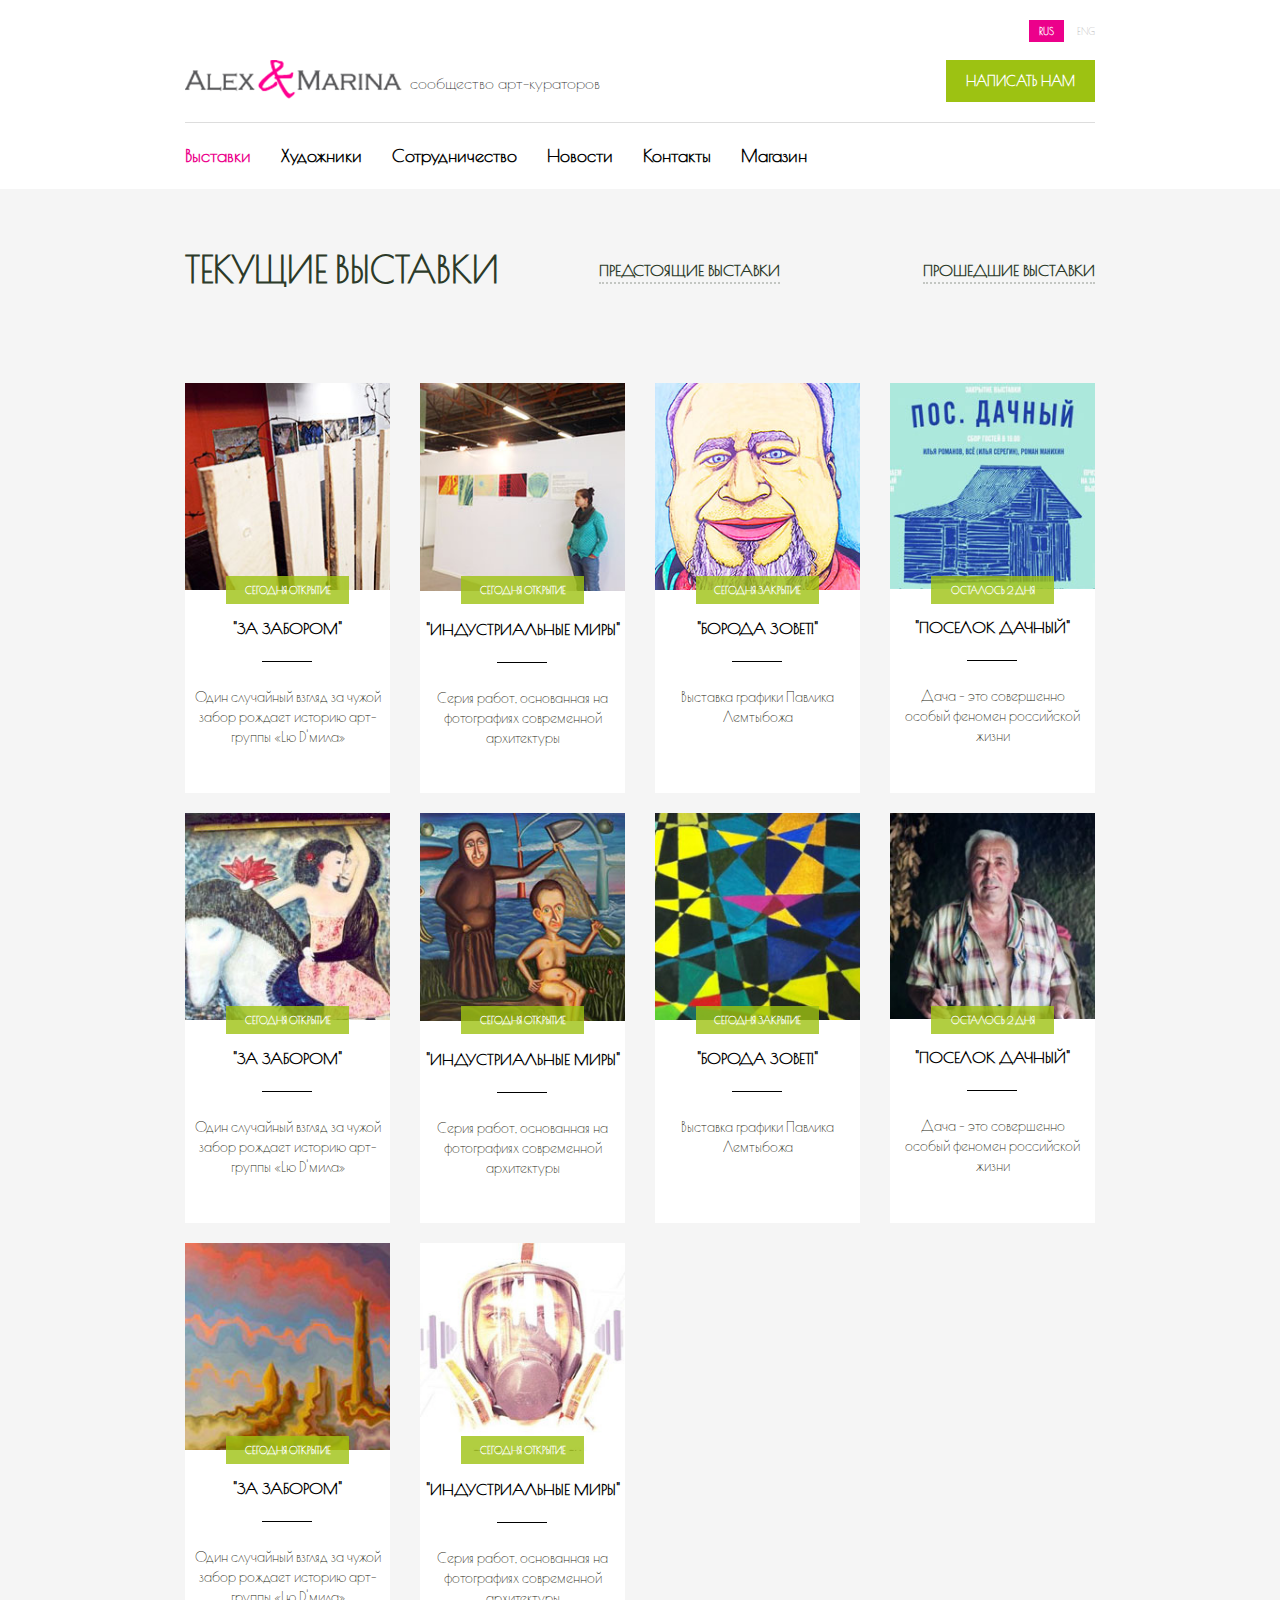
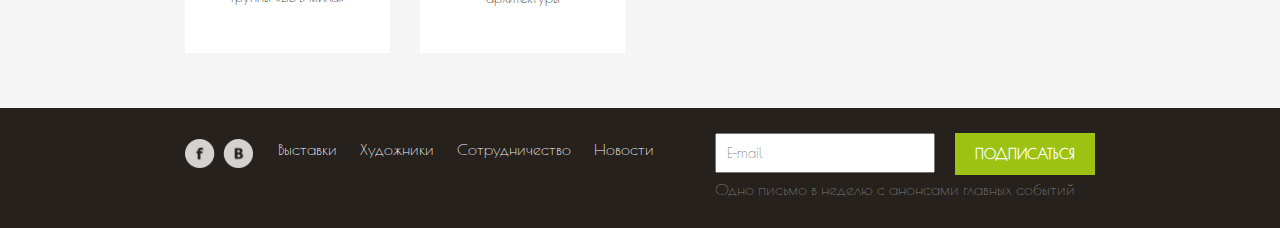
==== commit 07142a4e: "tab-right" ====
--- a/all-exhib.html
+++ b/all-exhib.html
@@ -217,7 +217,7 @@
 							</div>
 						</div>
 					</div>
-				</div>
+				
 
 			</section>
 
--- a/css/style.css
+++ b/css/style.css
@@ -689,6 +689,7 @@
   height: 220px;
   margin-bottom: 20px;
   border: 2px solid #f5f5f5;
+  position: relative;
 }
 .to-artist:hover {
   border: 2px solid #ec008b;
@@ -728,6 +729,15 @@
     margin-bottom: 20px;
   }
 }
+.tab-links a {
+  border-bottom: 2px dotted #c3c6c2;
+}
+.tab-links a:hover {
+  text-decoration: none;
+}
+.tab-links .active a {
+  border: none;
+}
 .pattern-block {
   min-height: 565px;
   background-image: url(../img/images/pattern.jpg);
@@ -774,7 +784,7 @@
   color: #000;
   text-transform: uppercase;
   font-weight: 600;
-  border-bottom: 2px dotted #c3c6c2;
+  min-height: 54px;
   padding-bottom: 3px;
 }
 .tab-links li.active {
@@ -784,7 +794,6 @@
   font-weight: 600;
   margin-top: 55px;
   position: relative;
-  border-bottom: none;
   list-style: none;
 }
 .center-align {
